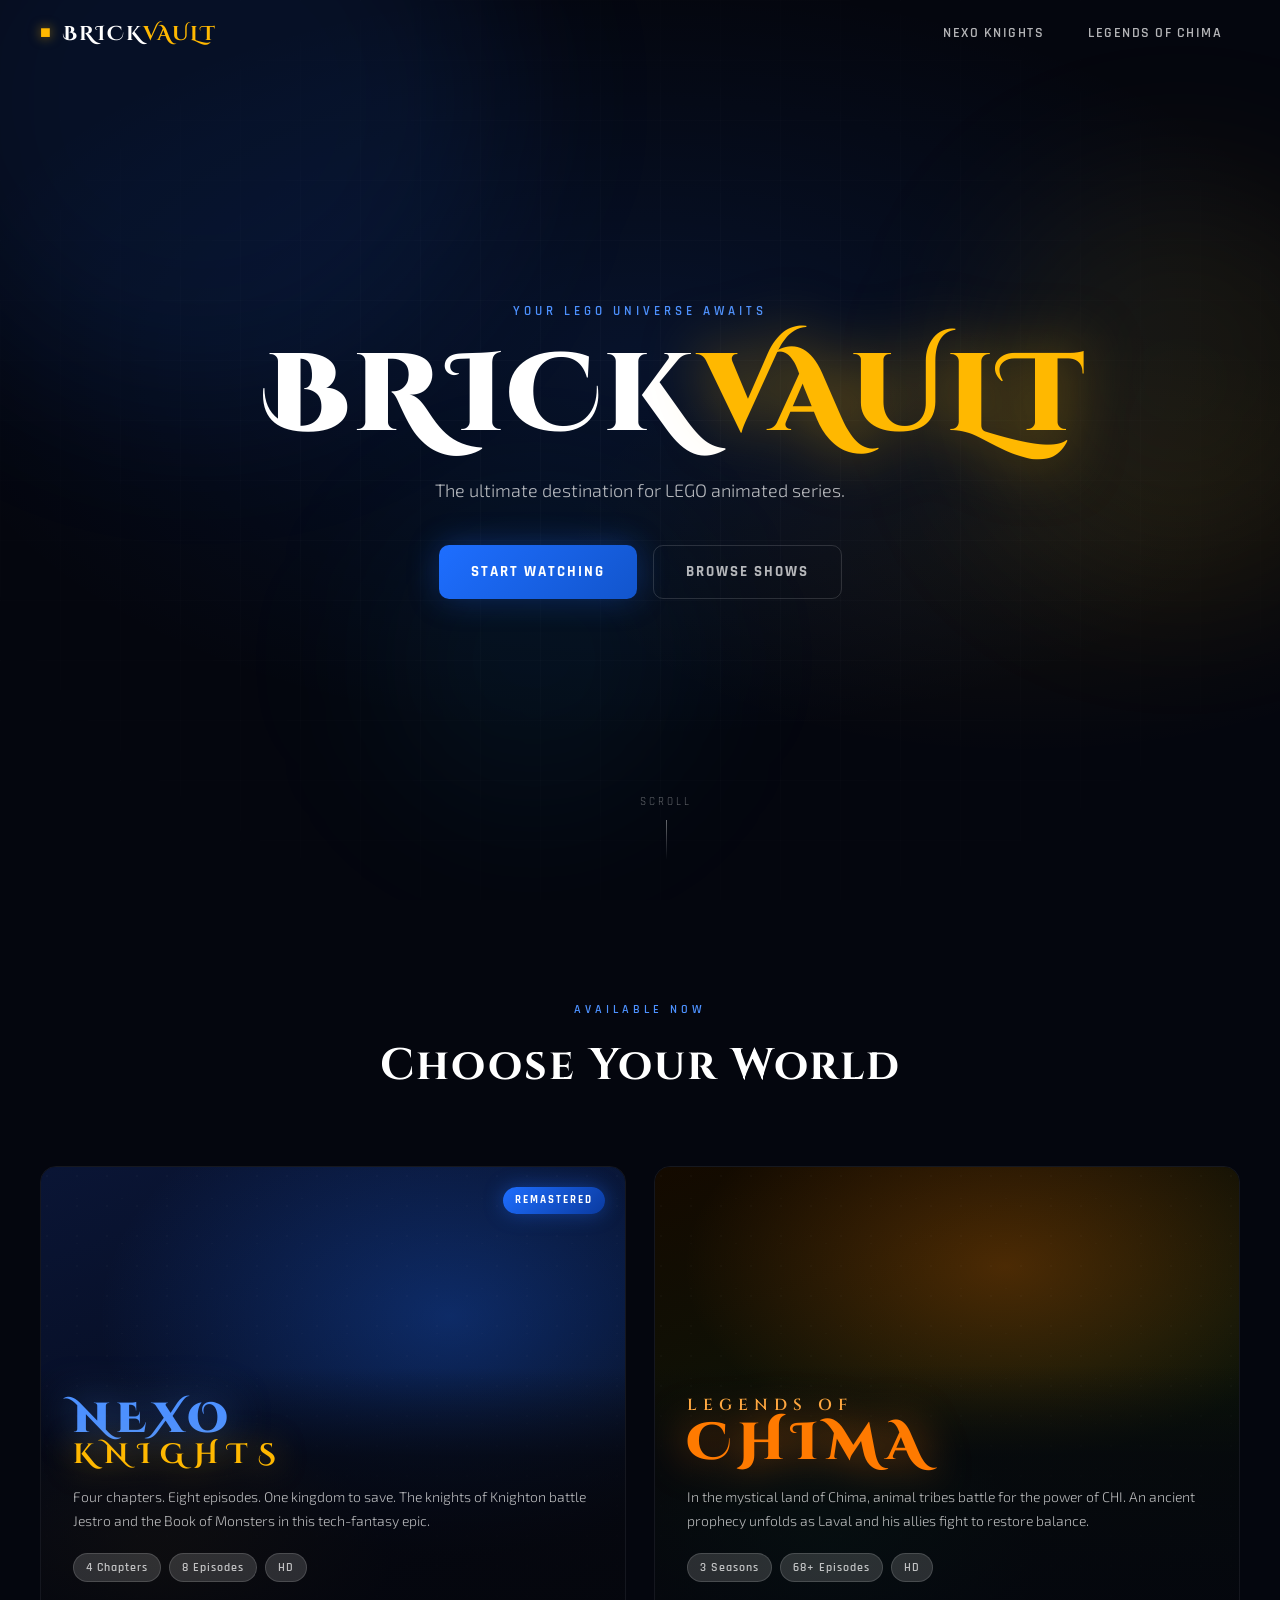
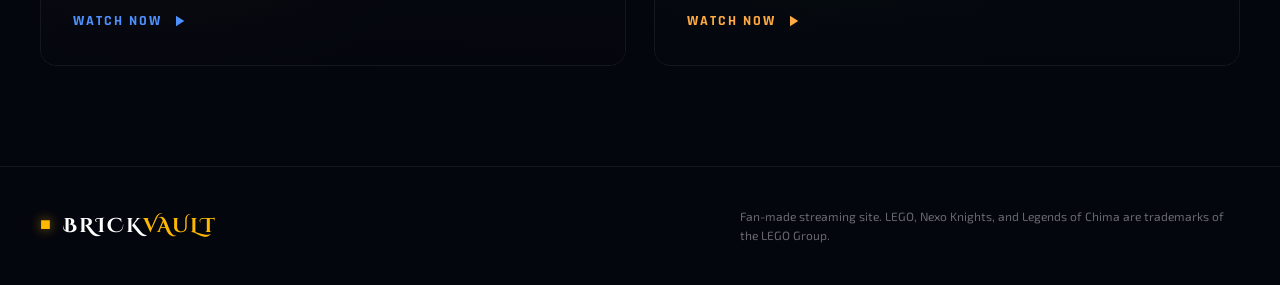
==== index.html @ bc5d248d "Add files via upload" ====
<!DOCTYPE html>
<html lang="en">
<head>
  <meta charset="UTF-8" />
  <meta name="viewport" content="width=device-width, initial-scale=1.0" />
  <title>BrickForge — LEGO Streaming</title>
  <link rel="stylesheet" href="styles/global.css" />
  <link rel="preconnect" href="https://fonts.googleapis.com" />
  <link href="https://fonts.googleapis.com/css2?family=Cinzel+Decorative:wght@700;900&family=Cinzel:wght@400;600;700&family=Rajdhani:wght@400;500;600;700&family=Exo+2:wght@300;400;600;700;900&display=swap" rel="stylesheet" />
</head>
<body class="home-page">

  <!-- NAV -->
  <nav class="nav" id="nav">
    <a href="index.html" class="nav-logo">
      <span class="logo-brick">&#9632;</span>
      <span class="logo-text">BRICK<span class="logo-accent">VAULT</span></span>
    </a>
    <div class="nav-links">
      <a href="nexo.html" class="nav-link">Nexo Knights</a>
      <a href="chima.html" class="nav-link">Legends of Chima</a>
    </div>
    <div class="nav-hamburger" id="hamburger">
      <span></span><span></span><span></span>
    </div>
  </nav>

  <!-- HERO -->
  <section class="hero">
    <div class="hero-bg">
      <div class="hero-orb hero-orb-1"></div>
      <div class="hero-orb hero-orb-2"></div>
      <div class="hero-orb hero-orb-3"></div>
      <div class="hero-grid"></div>
    </div>
    <div class="hero-content">
      <p class="hero-eyebrow">Your LEGO Universe Awaits</p>
      <h1 class="hero-title">
        <span class="hero-title-brick">BRICK</span><span class="hero-title-vault">VAULT</span>
      </h1>
      <p class="hero-subtitle">The ultimate destination for LEGO animated series.</p>
      <div class="hero-cta">
        <a href="nexo.html" class="btn btn-primary">Start Watching</a>
        <a href="#shows" class="btn btn-ghost">Browse Shows</a>
      </div>
    </div>
    <div class="hero-scroll-hint">
      <span>Scroll</span>
      <div class="hero-scroll-line"></div>
    </div>
  </section>

  <!-- SHOWS -->
  <section class="shows-section" id="shows">
    <div class="section-header">
      <p class="section-eyebrow">Available Now</p>
      <h2 class="section-title">Choose Your World</h2>
    </div>

    <div class="shows-grid">

      <!-- NEXO KNIGHTS CARD -->
      <a href="nexo.html" class="show-card nexo-card">
        <div class="card-bg">
          <div class="card-glow nexo-glow"></div>
          <div class="card-texture"></div>
        </div>
        <div class="card-badge">Remastered</div>
        <div class="card-content">
          <div class="card-logo-area">
            <div class="nexo-logo-text">
              <span class="nltext-nexo">NEXO</span>
              <span class="nltext-knights">KNIGHTS</span>
            </div>
          </div>
          <p class="card-desc">Four chapters. Eight episodes. One kingdom to save. The knights of Knighton battle Jestro and the Book of Monsters in this tech-fantasy epic.</p>
          <div class="card-meta">
            <span class="meta-tag">4 Chapters</span>
            <span class="meta-tag">8 Episodes</span>
            <span class="meta-tag">HD</span>
          </div>
          <div class="card-cta">
            <span>Watch Now</span>
            <svg width="18" height="18" viewBox="0 0 24 24" fill="currentColor"><path d="M8 5v14l11-7z"/></svg>
          </div>
        </div>
        <div class="card-shine"></div>
      </a>

      <!-- CHIMA CARD -->
      <a href="chima.html" class="show-card chima-card">
        <div class="card-bg">
          <div class="card-glow chima-glow"></div>
          <div class="card-texture"></div>
        </div>
        <div class="card-content">
          <div class="card-logo-area">
            <div class="chima-logo-text">
              <span class="cltext-legends">LEGENDS OF</span>
              <span class="cltext-chima">CHIMA</span>
            </div>
          </div>
          <p class="card-desc">In the mystical land of Chima, animal tribes battle for the power of CHI. An ancient prophecy unfolds as Laval and his allies fight to restore balance.</p>
          <div class="card-meta">
            <span class="meta-tag">3 Seasons</span>
            <span class="meta-tag">68+ Episodes</span>
            <span class="meta-tag">HD</span>
          </div>
          <div class="card-cta">
            <span>Watch Now</span>
            <svg width="18" height="18" viewBox="0 0 24 24" fill="currentColor"><path d="M8 5v14l11-7z"/></svg>
          </div>
        </div>
        <div class="card-shine"></div>
      </a>

    </div>
  </section>

  <!-- FOOTER -->
  <footer class="footer">
    <div class="footer-inner">
      <a href="index.html" class="nav-logo">
        <span class="logo-brick">&#9632;</span>
        <span class="logo-text">BRICK<span class="logo-accent">VAULT</span></span>
      </a>
      <p class="footer-copy">Fan-made streaming site. LEGO, Nexo Knights, and Legends of Chima are trademarks of the LEGO Group.</p>
    </div>
  </footer>

  <script src="scripts/nav.js"></script>
</body>
</html>
---- styles/global.css ----
/* ===================================================
   BRICKFORGE — GLOBAL STYLES
   =================================================== */

:root {
  --black: #04060E;
  --dark: #080C1A;
  --dark-2: #0D1226;
  --dark-3: #111830;
  --surface: #151D38;
  --surface-2: #1C2645;
  --border: rgba(255,255,255,0.07);
  --border-bright: rgba(255,255,255,0.14);

  /* Nexo — electric blue + gold */
  --nexo-blue: #1E6EFF;
  --nexo-blue-bright: #4D91FF;
  --nexo-gold: #FFB800;
  --nexo-gold-bright: #FFD84D;

  /* Chima — amber + jungle green */
  --chima-amber: #FF7A00;
  --chima-amber-bright: #FFAA44;
  --chima-green: #1DBF6E;
  --chima-green-bright: #4FE89A;

  --white: #FFFFFF;
  --white-70: rgba(255,255,255,0.7);
  --white-40: rgba(255,255,255,0.4);
  --white-15: rgba(255,255,255,0.15);

  --nav-h: 68px;
  --radius: 16px;
  --radius-sm: 10px;
}

*, *::before, *::after { box-sizing: border-box; margin: 0; padding: 0; }

html { scroll-behavior: smooth; }

body {
  background: var(--black);
  color: var(--white);
  font-family: 'Exo 2', sans-serif;
  font-size: 16px;
  line-height: 1.6;
  min-height: 100vh;
  overflow-x: hidden;
}

a { text-decoration: none; color: inherit; }
img { display: block; max-width: 100%; }

/* ===== SCROLLBAR ===== */
::-webkit-scrollbar { width: 6px; }
::-webkit-scrollbar-track { background: var(--dark); }
::-webkit-scrollbar-thumb { background: var(--surface-2); border-radius: 3px; }
::-webkit-scrollbar-thumb:hover { background: var(--border-bright); }

/* ===== NAV ===== */
.nav {
  position: fixed;
  top: 0; left: 0; right: 0;
  height: var(--nav-h);
  display: flex;
  align-items: center;
  justify-content: space-between;
  padding: 0 40px;
  z-index: 100;
  transition: background 0.3s, backdrop-filter 0.3s, border-color 0.3s;
  border-bottom: 1px solid transparent;
}

.nav.scrolled {
  background: rgba(4,6,14,0.92);
  backdrop-filter: blur(20px);
  border-color: var(--border);
}

.nav-logo {
  display: flex;
  align-items: center;
  gap: 10px;
  font-family: 'Cinzel Decorative', serif;
  font-weight: 700;
  font-size: 20px;
  letter-spacing: 2px;
}

.logo-brick {
  font-size: 18px;
  color: var(--nexo-gold);
  filter: drop-shadow(0 0 6px rgba(255,184,0,0.6));
}

.logo-text { color: var(--white); }
.logo-accent { color: var(--nexo-gold); }

.nav-links {
  display: flex;
  gap: 8px;
}

.nav-link {
  padding: 8px 18px;
  border-radius: 8px;
  font-family: 'Rajdhani', sans-serif;
  font-weight: 600;
  font-size: 14px;
  letter-spacing: 1.5px;
  text-transform: uppercase;
  color: var(--white-70);
  transition: color 0.2s, background 0.2s;
}

.nav-link:hover {
  color: var(--white);
  background: var(--white-15);
}

.nav-link.active {
  color: var(--nexo-gold);
  background: rgba(255,184,0,0.1);
}

.nav-hamburger {
  display: none;
  flex-direction: column;
  gap: 5px;
  cursor: pointer;
  padding: 6px;
}
.nav-hamburger span {
  display: block;
  width: 24px; height: 2px;
  background: var(--white);
  border-radius: 2px;
  transition: transform 0.3s, opacity 0.3s;
}

/* ===== BUTTONS ===== */
.btn {
  display: inline-flex;
  align-items: center;
  gap: 8px;
  padding: 14px 32px;
  border-radius: 10px;
  font-family: 'Rajdhani', sans-serif;
  font-weight: 700;
  font-size: 15px;
  letter-spacing: 2px;
  text-transform: uppercase;
  cursor: pointer;
  transition: all 0.2s;
  border: none;
}

.btn-primary {
  background: linear-gradient(135deg, var(--nexo-blue), #1255CC);
  color: var(--white);
  box-shadow: 0 0 30px rgba(30,110,255,0.35), 0 4px 16px rgba(0,0,0,0.4);
}
.btn-primary:hover {
  transform: translateY(-2px);
  box-shadow: 0 0 40px rgba(30,110,255,0.55), 0 8px 24px rgba(0,0,0,0.5);
}

.btn-ghost {
  background: transparent;
  color: var(--white-70);
  border: 1px solid var(--border-bright);
}
.btn-ghost:hover {
  background: var(--white-15);
  color: var(--white);
  border-color: rgba(255,255,255,0.3);
  transform: translateY(-2px);
}

/* ===== HOME HERO ===== */
.hero {
  position: relative;
  min-height: 100vh;
  display: flex;
  align-items: center;
  justify-content: center;
  overflow: hidden;
}

.hero-bg {
  position: absolute;
  inset: 0;
  background: radial-gradient(ellipse 80% 60% at 50% 40%, rgba(30,110,255,0.12) 0%, transparent 70%),
              radial-gradient(ellipse 60% 40% at 80% 60%, rgba(255,184,0,0.06) 0%, transparent 60%),
              var(--black);
}

.hero-orb {
  position: absolute;
  border-radius: 50%;
  filter: blur(80px);
  pointer-events: none;
}
.hero-orb-1 {
  width: 600px; height: 600px;
  top: -200px; left: -100px;
  background: rgba(30,110,255,0.1);
}
.hero-orb-2 {
  width: 400px; height: 400px;
  top: 20%; right: -100px;
  background: rgba(255,184,0,0.08);
}
.hero-orb-3 {
  width: 300px; height: 300px;
  bottom: 10%; left: 30%;
  background: rgba(30,190,255,0.06);
}

.hero-grid {
  position: absolute;
  inset: 0;
  background-image:
    linear-gradient(rgba(255,255,255,0.025) 1px, transparent 1px),
    linear-gradient(90deg, rgba(255,255,255,0.025) 1px, transparent 1px);
  background-size: 60px 60px;
  mask-image: radial-gradient(ellipse 70% 70% at 50% 50%, black, transparent);
}

.hero-content {
  position: relative;
  z-index: 2;
  text-align: center;
  max-width: 800px;
  padding: 0 24px;
  animation: heroFadeUp 1s ease both;
}

.hero-eyebrow {
  font-family: 'Rajdhani', sans-serif;
  font-weight: 600;
  font-size: 13px;
  letter-spacing: 4px;
  text-transform: uppercase;
  color: var(--nexo-blue-bright);
  margin-bottom: 20px;
  opacity: 0;
  animation: heroFadeUp 0.8s ease 0.2s both;
}

.hero-title {
  font-family: 'Cinzel Decorative', serif;
  font-size: clamp(56px, 10vw, 110px);
  font-weight: 900;
  line-height: 1;
  letter-spacing: 6px;
  margin-bottom: 24px;
  opacity: 0;
  animation: heroFadeUp 0.8s ease 0.35s both;
}

.hero-title-brick {
  color: var(--white);
  display: inline;
}
.hero-title-vault {
  color: var(--nexo-gold);
  filter: drop-shadow(0 0 30px rgba(255,184,0,0.5));
  display: inline;
}

.hero-subtitle {
  font-size: 18px;
  color: var(--white-70);
  margin-bottom: 40px;
  font-weight: 300;
  opacity: 0;
  animation: heroFadeUp 0.8s ease 0.5s both;
}

.hero-cta {
  display: flex;
  gap: 16px;
  justify-content: center;
  flex-wrap: wrap;
  opacity: 0;
  animation: heroFadeUp 0.8s ease 0.65s both;
}

.hero-scroll-hint {
  position: absolute;
  bottom: 40px;
  left: 50%;
  transform: translateX(-50%);
  display: flex;
  flex-direction: column;
  align-items: center;
  gap: 8px;
  opacity: 0;
  animation: heroFadeUp 0.8s ease 1s both;
}
.hero-scroll-hint span {
  font-family: 'Rajdhani', sans-serif;
  font-size: 11px;
  letter-spacing: 3px;
  text-transform: uppercase;
  color: var(--white-40);
}
.hero-scroll-line {
  width: 1px;
  height: 40px;
  background: linear-gradient(to bottom, var(--white-40), transparent);
  animation: scrollPulse 2s ease infinite;
}

/* ===== SHOWS SECTION ===== */
.shows-section {
  padding: 100px 40px;
  max-width: 1300px;
  margin: 0 auto;
}

.section-header {
  text-align: center;
  margin-bottom: 64px;
}

.section-eyebrow {
  font-family: 'Rajdhani', sans-serif;
  font-weight: 600;
  font-size: 12px;
  letter-spacing: 4px;
  text-transform: uppercase;
  color: var(--nexo-blue-bright);
  margin-bottom: 12px;
}

.section-title {
  font-family: 'Cinzel', serif;
  font-size: clamp(28px, 4vw, 44px);
  font-weight: 700;
  color: var(--white);
  letter-spacing: 2px;
}

.shows-grid {
  display: grid;
  grid-template-columns: 1fr 1fr;
  gap: 28px;
}

.show-card {
  position: relative;
  border-radius: var(--radius);
  overflow: hidden;
  min-height: 500px;
  display: flex;
  flex-direction: column;
  justify-content: flex-end;
  transition: transform 0.3s, box-shadow 0.3s;
  cursor: pointer;
  border: 1px solid var(--border);
}

.show-card:hover {
  transform: translateY(-8px);
  box-shadow: 0 30px 80px rgba(0,0,0,0.6);
}

.show-card:hover .card-shine {
  opacity: 1;
  transform: translateX(100%);
}

.card-bg {
  position: absolute;
  inset: 0;
}

.nexo-card .card-bg {
  background: 
    radial-gradient(ellipse 100% 80% at 70% 30%, rgba(30,110,255,0.3) 0%, transparent 60%),
    radial-gradient(ellipse 80% 60% at 20% 80%, rgba(255,184,0,0.2) 0%, transparent 50%),
    linear-gradient(160deg, #0A1535 0%, #060D22 50%, #0D0A05 100%);
}

.chima-card .card-bg {
  background: 
    radial-gradient(ellipse 100% 70% at 60% 20%, rgba(255,120,0,0.25) 0%, transparent 55%),
    radial-gradient(ellipse 70% 60% at 30% 80%, rgba(29,191,110,0.18) 0%, transparent 50%),
    linear-gradient(160deg, #140A00 0%, #0D1408 50%, #08100A 100%);
}

.card-glow {
  position: absolute;
  inset: 0;
  opacity: 0;
  transition: opacity 0.4s;
}
.show-card:hover .card-glow { opacity: 1; }

.nexo-glow {
  background: radial-gradient(ellipse 80% 60% at 50% 50%, rgba(30,110,255,0.2) 0%, transparent 70%);
}
.chima-glow {
  background: radial-gradient(ellipse 80% 60% at 50% 50%, rgba(255,120,0,0.18) 0%, transparent 70%);
}

.card-texture {
  position: absolute;
  inset: 0;
  background-image:
    radial-gradient(circle at 20% 30%, rgba(255,255,255,0.02) 1px, transparent 1px),
    radial-gradient(circle at 80% 70%, rgba(255,255,255,0.015) 1px, transparent 1px);
  background-size: 30px 30px, 45px 45px;
}

.card-badge {
  position: absolute;
  top: 20px; right: 20px;
  background: linear-gradient(135deg, var(--nexo-blue), #0A3A9F);
  color: var(--white);
  font-family: 'Rajdhani', sans-serif;
  font-weight: 700;
  font-size: 11px;
  letter-spacing: 2px;
  text-transform: uppercase;
  padding: 5px 12px;
  border-radius: 20px;
  z-index: 2;
  box-shadow: 0 0 20px rgba(30,110,255,0.4);
}

.card-content {
  position: relative;
  z-index: 2;
  padding: 32px;
  background: linear-gradient(to top, rgba(4,6,14,0.97) 0%, rgba(4,6,14,0.7) 70%, transparent 100%);
}

.card-logo-area {
  margin-bottom: 16px;
}

.nexo-logo-text {
  display: flex;
  flex-direction: column;
  line-height: 1;
}
.nltext-nexo {
  font-family: 'Cinzel Decorative', serif;
  font-size: 42px;
  font-weight: 900;
  color: var(--nexo-blue-bright);
  filter: drop-shadow(0 0 20px rgba(77,145,255,0.6));
  letter-spacing: 6px;
}
.nltext-knights {
  font-family: 'Cinzel Decorative', serif;
  font-size: 28px;
  font-weight: 700;
  color: var(--nexo-gold);
  filter: drop-shadow(0 0 15px rgba(255,184,0,0.5));
  letter-spacing: 10px;
}

.chima-logo-text {
  display: flex;
  flex-direction: column;
  line-height: 1;
}
.cltext-legends {
  font-family: 'Cinzel', serif;
  font-size: 16px;
  font-weight: 600;
  color: var(--chima-amber-bright);
  letter-spacing: 6px;
  text-transform: uppercase;
  margin-bottom: 4px;
}
.cltext-chima {
  font-family: 'Cinzel Decorative', serif;
  font-size: 52px;
  font-weight: 900;
  color: var(--chima-amber);
  filter: drop-shadow(0 0 20px rgba(255,120,0,0.6));
  letter-spacing: 8px;
}

.card-desc {
  font-size: 14px;
  color: var(--white-70);
  line-height: 1.7;
  margin-bottom: 20px;
  font-weight: 300;
}

.card-meta {
  display: flex;
  gap: 8px;
  flex-wrap: wrap;
  margin-bottom: 24px;
}

.meta-tag {
  font-family: 'Rajdhani', sans-serif;
  font-size: 12px;
  font-weight: 600;
  letter-spacing: 1px;
  padding: 4px 12px;
  border-radius: 20px;
  background: var(--white-15);
  color: var(--white-70);
  border: 1px solid var(--border-bright);
}

.card-cta {
  display: inline-flex;
  align-items: center;
  gap: 8px;
  font-family: 'Rajdhani', sans-serif;
  font-weight: 700;
  font-size: 14px;
  letter-spacing: 2px;
  text-transform: uppercase;
  transition: gap 0.2s;
}

.nexo-card .card-cta { color: var(--nexo-blue-bright); }
.chima-card .card-cta { color: var(--chima-amber-bright); }

.show-card:hover .card-cta { gap: 14px; }

.card-shine {
  position: absolute;
  inset: 0;
  background: linear-gradient(105deg, transparent 40%, rgba(255,255,255,0.06) 50%, transparent 60%);
  transform: translateX(-100%);
  transition: transform 0.6s ease, opacity 0.3s;
  opacity: 0;
  pointer-events: none;
  z-index: 3;
}

/* ===== FOOTER ===== */
.footer {
  border-top: 1px solid var(--border);
  padding: 40px;
}

.footer-inner {
  max-width: 1300px;
  margin: 0 auto;
  display: flex;
  align-items: center;
  justify-content: space-between;
  gap: 24px;
  flex-wrap: wrap;
}

.footer-copy {
  font-size: 12px;
  color: var(--white-40);
  max-width: 500px;
  line-height: 1.6;
}

/* ===== SHOW PAGE (nexo/chima) ===== */
.show-hero {
  position: relative;
  padding-top: calc(var(--nav-h) + 60px);
  padding-bottom: 60px;
  padding-left: 60px;
  padding-right: 60px;
  overflow: hidden;
}

.show-hero-bg {
  position: absolute;
  inset: 0;
  z-index: 0;
}

.show-hero-content {
  position: relative;
  z-index: 2;
  max-width: 700px;
}

.show-hero-eyebrow {
  font-family: 'Rajdhani', sans-serif;
  font-weight: 600;
  font-size: 12px;
  letter-spacing: 4px;
  text-transform: uppercase;
  margin-bottom: 16px;
  opacity: 0;
  animation: heroFadeUp 0.6s ease 0.1s both;
}

.show-hero-title {
  font-family: 'Cinzel Decorative', serif;
  font-size: clamp(36px, 6vw, 72px);
  font-weight: 900;
  line-height: 1.05;
  margin-bottom: 20px;
  opacity: 0;
  animation: heroFadeUp 0.6s ease 0.2s both;
}

.show-hero-desc {
  font-size: 16px;
  color: var(--white-70);
  line-height: 1.7;
  max-width: 540px;
  font-weight: 300;
  opacity: 0;
  animation: heroFadeUp 0.6s ease 0.3s both;
}

/* ===== CONTENT AREA ===== */
.content-area {
  max-width: 1300px;
  margin: 0 auto;
  padding: 60px 40px 100px;
}

/* ===== CHAPTER / SEASON ACCORDION ===== */
.chapters-list {
  display: flex;
  flex-direction: column;
  gap: 16px;
}

.chapter-block {
  border: 1px solid var(--border);
  border-radius: var(--radius);
  overflow: hidden;
  transition: border-color 0.3s;
}

.chapter-block.open {
  border-color: var(--border-bright);
}

.chapter-header {
  display: flex;
  align-items: center;
  justify-content: space-between;
  padding: 24px 28px;
  cursor: pointer;
  background: var(--surface);
  transition: background 0.2s;
  user-select: none;
}

.chapter-header:hover { background: var(--surface-2); }

.chapter-header-left {
  display: flex;
  align-items: center;
  gap: 20px;
}

.chapter-number-badge {
  width: 48px; height: 48px;
  border-radius: 12px;
  display: flex;
  align-items: center;
  justify-content: center;
  font-family: 'Cinzel', serif;
  font-weight: 700;
  font-size: 18px;
  flex-shrink: 0;
}

.chapter-info h3 {
  font-family: 'Cinzel', serif;
  font-size: 18px;
  font-weight: 700;
  margin-bottom: 4px;
}

.chapter-info p {
  font-size: 13px;
  color: var(--white-40);
  font-family: 'Rajdhani', sans-serif;
  letter-spacing: 1px;
}

.chapter-chevron {
  width: 32px; height: 32px;
  display: flex;
  align-items: center;
  justify-content: center;
  border-radius: 8px;
  background: var(--white-15);
  transition: transform 0.3s, background 0.2s;
  flex-shrink: 0;
}
.chapter-block.open .chapter-chevron { transform: rotate(180deg); }

.chapter-chevron svg {
  color: var(--white-70);
}

.chapter-episodes {
  display: none;
  grid-template-columns: 1fr 1fr;
  gap: 16px;
  padding: 20px 24px 24px;
  background: var(--dark-2);
  animation: expandIn 0.25s ease both;
}

.chapter-block.open .chapter-episodes {
  display: grid;
}

/* ===== EPISODE CARD ===== */
.episode-card {
  display: flex;
  align-items: center;
  gap: 16px;
  padding: 18px 20px;
  border-radius: var(--radius-sm);
  background: var(--surface);
  border: 1px solid var(--border);
  cursor: pointer;
  transition: all 0.2s;
  text-decoration: none;
  color: inherit;
}

.episode-card:hover {
  background: var(--surface-2);
  border-color: var(--border-bright);
  transform: translateX(4px);
}

.episode-play-btn {
  width: 44px; height: 44px;
  border-radius: 50%;
  display: flex;
  align-items: center;
  justify-content: center;
  flex-shrink: 0;
  transition: transform 0.2s, box-shadow 0.2s;
}

.episode-card:hover .episode-play-btn {
  transform: scale(1.12);
}

.episode-play-btn svg {
  width: 18px; height: 18px;
  fill: white;
  margin-left: 2px;
}

.episode-info { flex: 1; min-width: 0; }

.episode-label {
  font-family: 'Rajdhani', sans-serif;
  font-size: 11px;
  font-weight: 600;
  letter-spacing: 2px;
  text-transform: uppercase;
  color: var(--white-40);
  margin-bottom: 3px;
}

.episode-title {
  font-family: 'Exo 2', sans-serif;
  font-size: 15px;
  font-weight: 600;
  color: var(--white);
  white-space: nowrap;
  overflow: hidden;
  text-overflow: ellipsis;
}

/* ===== PLAYER MODAL ===== */
.player-modal {
  position: fixed;
  inset: 0;
  z-index: 200;
  display: flex;
  align-items: center;
  justify-content: center;
  background: rgba(0,0,0,0.88);
  backdrop-filter: blur(12px);
  opacity: 0;
  pointer-events: none;
  transition: opacity 0.3s;
}

.player-modal.open {
  opacity: 1;
  pointer-events: all;
}

.player-inner {
  width: 90%;
  max-width: 1000px;
  animation: scaleIn 0.3s ease both;
}

.player-topbar {
  display: flex;
  align-items: center;
  justify-content: space-between;
  margin-bottom: 14px;
  padding: 0 4px;
}

.player-episode-name {
  font-family: 'Cinzel', serif;
  font-size: 16px;
  font-weight: 600;
  color: var(--white);
}

.player-close {
  width: 36px; height: 36px;
  border-radius: 8px;
  background: var(--white-15);
  border: none;
  cursor: pointer;
  display: flex;
  align-items: center;
  justify-content: center;
  transition: background 0.2s;
  color: white;
}
.player-close:hover { background: rgba(255,255,255,0.25); }

.player-frame-wrap {
  position: relative;
  padding-bottom: 56.25%;
  border-radius: var(--radius);
  overflow: hidden;
  background: #000;
  box-shadow: 0 40px 100px rgba(0,0,0,0.8);
}

.player-frame-wrap iframe {
  position: absolute;
  inset: 0;
  width: 100%;
  height: 100%;
  border: none;
}

.player-notice {
  margin-top: 12px;
  text-align: center;
  font-size: 12px;
  color: var(--white-40);
  font-family: 'Rajdhani', sans-serif;
  letter-spacing: 1px;
}

/* ===== NEXO PAGE SPECIFICS ===== */
.nexo-page .show-hero-eyebrow { color: var(--nexo-blue-bright); }
.nexo-page .show-hero-title { color: var(--white); }
.nexo-page .show-hero-title span { color: var(--nexo-gold); }
.nexo-page .show-hero-bg {
  background:
    radial-gradient(ellipse 80% 60% at 60% 40%, rgba(30,110,255,0.15) 0%, transparent 60%),
    radial-gradient(ellipse 60% 40% at 10% 80%, rgba(255,184,0,0.08) 0%, transparent 50%),
    var(--black);
}
.nexo-page .chapter-number-badge {
  background: linear-gradient(135deg, rgba(30,110,255,0.3), rgba(30,110,255,0.1));
  border: 1px solid rgba(30,110,255,0.3);
  color: var(--nexo-blue-bright);
}
.nexo-page .chapter-block.open .chapter-number-badge {
  background: linear-gradient(135deg, var(--nexo-blue), #1255CC);
  border-color: var(--nexo-blue);
  color: white;
  box-shadow: 0 0 20px rgba(30,110,255,0.4);
}
.nexo-page .episode-play-btn {
  background: linear-gradient(135deg, var(--nexo-blue), #1255CC);
  box-shadow: 0 0 16px rgba(30,110,255,0.4);
}
.nexo-page .section-eyebrow { color: var(--nexo-blue-bright); }

/* ===== CHIMA PAGE SPECIFICS ===== */
.chima-page .show-hero-eyebrow { color: var(--chima-amber-bright); }
.chima-page .show-hero-title { color: var(--white); }
.chima-page .show-hero-title span { color: var(--chima-amber); }
.chima-page .show-hero-bg {
  background:
    radial-gradient(ellipse 80% 60% at 60% 30%, rgba(255,120,0,0.12) 0%, transparent 60%),
    radial-gradient(ellipse 60% 50% at 10% 80%, rgba(29,191,110,0.08) 0%, transparent 50%),
    var(--black);
}
.chima-page .chapter-number-badge {
  background: linear-gradient(135deg, rgba(255,120,0,0.3), rgba(255,120,0,0.1));
  border: 1px solid rgba(255,120,0,0.3);
  color: var(--chima-amber-bright);
}
.chima-page .chapter-block.open .chapter-number-badge {
  background: linear-gradient(135deg, var(--chima-amber), #CC5500);
  border-color: var(--chima-amber);
  color: white;
  box-shadow: 0 0 20px rgba(255,120,0,0.4);
}
.chima-page .episode-play-btn {
  background: linear-gradient(135deg, var(--chima-amber), #CC5500);
  box-shadow: 0 0 16px rgba(255,120,0,0.4);
}
.chima-page .section-eyebrow { color: var(--chima-amber-bright); }
.chima-page .btn-primary {
  background: linear-gradient(135deg, var(--chima-amber), #CC5500);
  box-shadow: 0 0 30px rgba(255,120,0,0.35), 0 4px 16px rgba(0,0,0,0.4);
}
.chima-page .btn-primary:hover {
  box-shadow: 0 0 40px rgba(255,120,0,0.55), 0 8px 24px rgba(0,0,0,0.5);
}

/* ===== ANIMATIONS ===== */
@keyframes heroFadeUp {
  from { opacity: 0; transform: translateY(24px); }
  to { opacity: 1; transform: translateY(0); }
}

@keyframes scrollPulse {
  0%, 100% { opacity: 0.4; transform: scaleY(1); }
  50% { opacity: 0.8; transform: scaleY(1.1); }
}

@keyframes expandIn {
  from { opacity: 0; transform: translateY(-8px); }
  to { opacity: 1; transform: translateY(0); }
}

@keyframes scaleIn {
  from { opacity: 0; transform: scale(0.96); }
  to { opacity: 1; transform: scale(1); }
}

/* ===== RESPONSIVE ===== */
@media (max-width: 900px) {
  .nav { padding: 0 20px; }
  .nav-links { display: none; }
  .nav-hamburger { display: flex; }
  .shows-grid { grid-template-columns: 1fr; }
  .chapter-episodes { grid-template-columns: 1fr; }
  .show-hero { padding: 100px 24px 40px; }
  .content-area { padding: 40px 20px 80px; }
  .shows-section { padding: 60px 20px; }
  .hero-title { font-size: 48px; }
  .player-inner { width: 95%; }
}

@media (max-width: 600px) {
  .episode-card { padding: 14px 16px; }
  .chapter-header { padding: 18px 20px; }
}
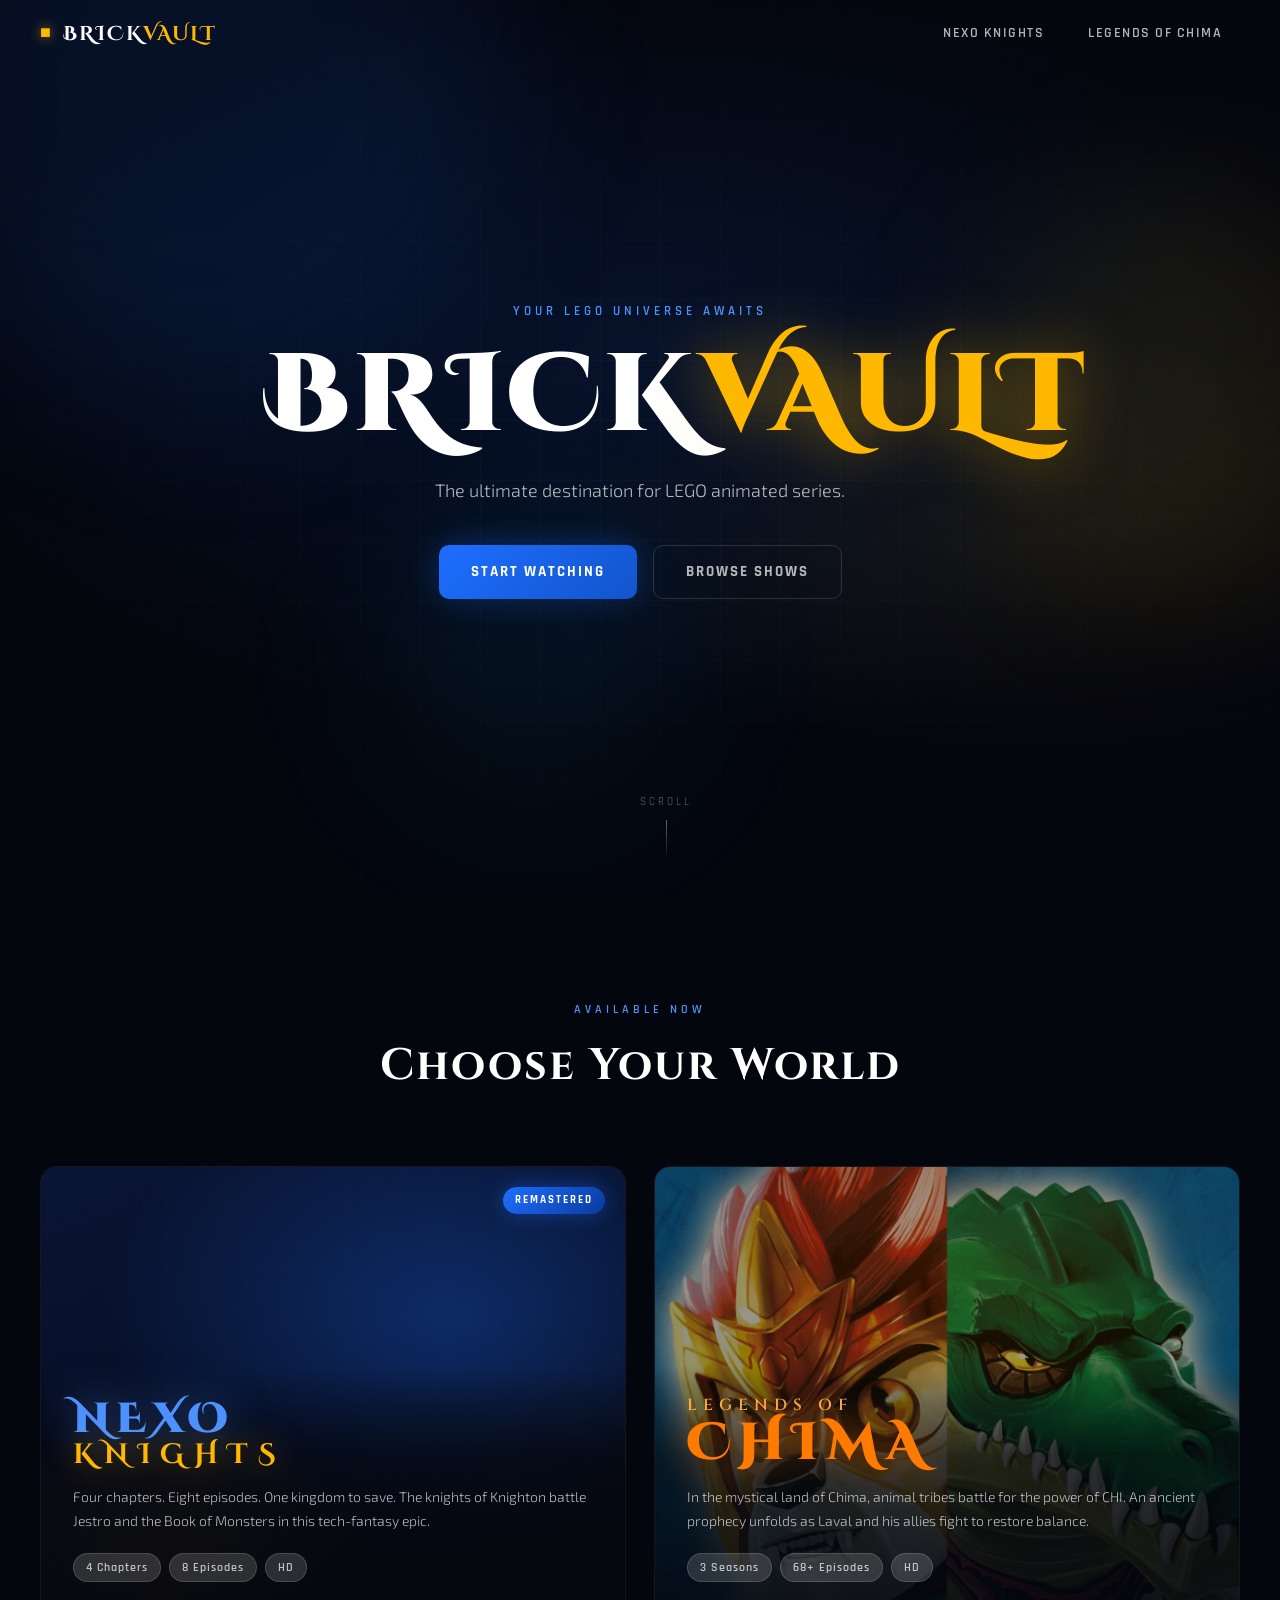
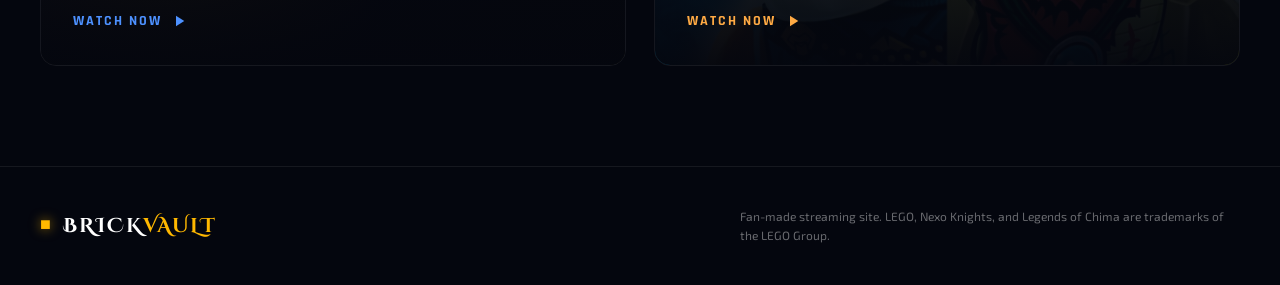
==== commit e8b8355c: "Add files via upload" ====
--- a/index.html
+++ b/index.html
@@ -90,6 +90,7 @@
       <!-- CHIMA CARD -->
       <a href="chima.html" class="show-card chima-card">
         <div class="card-bg">
+          <img class="chima-card-img" src="[data-uri]